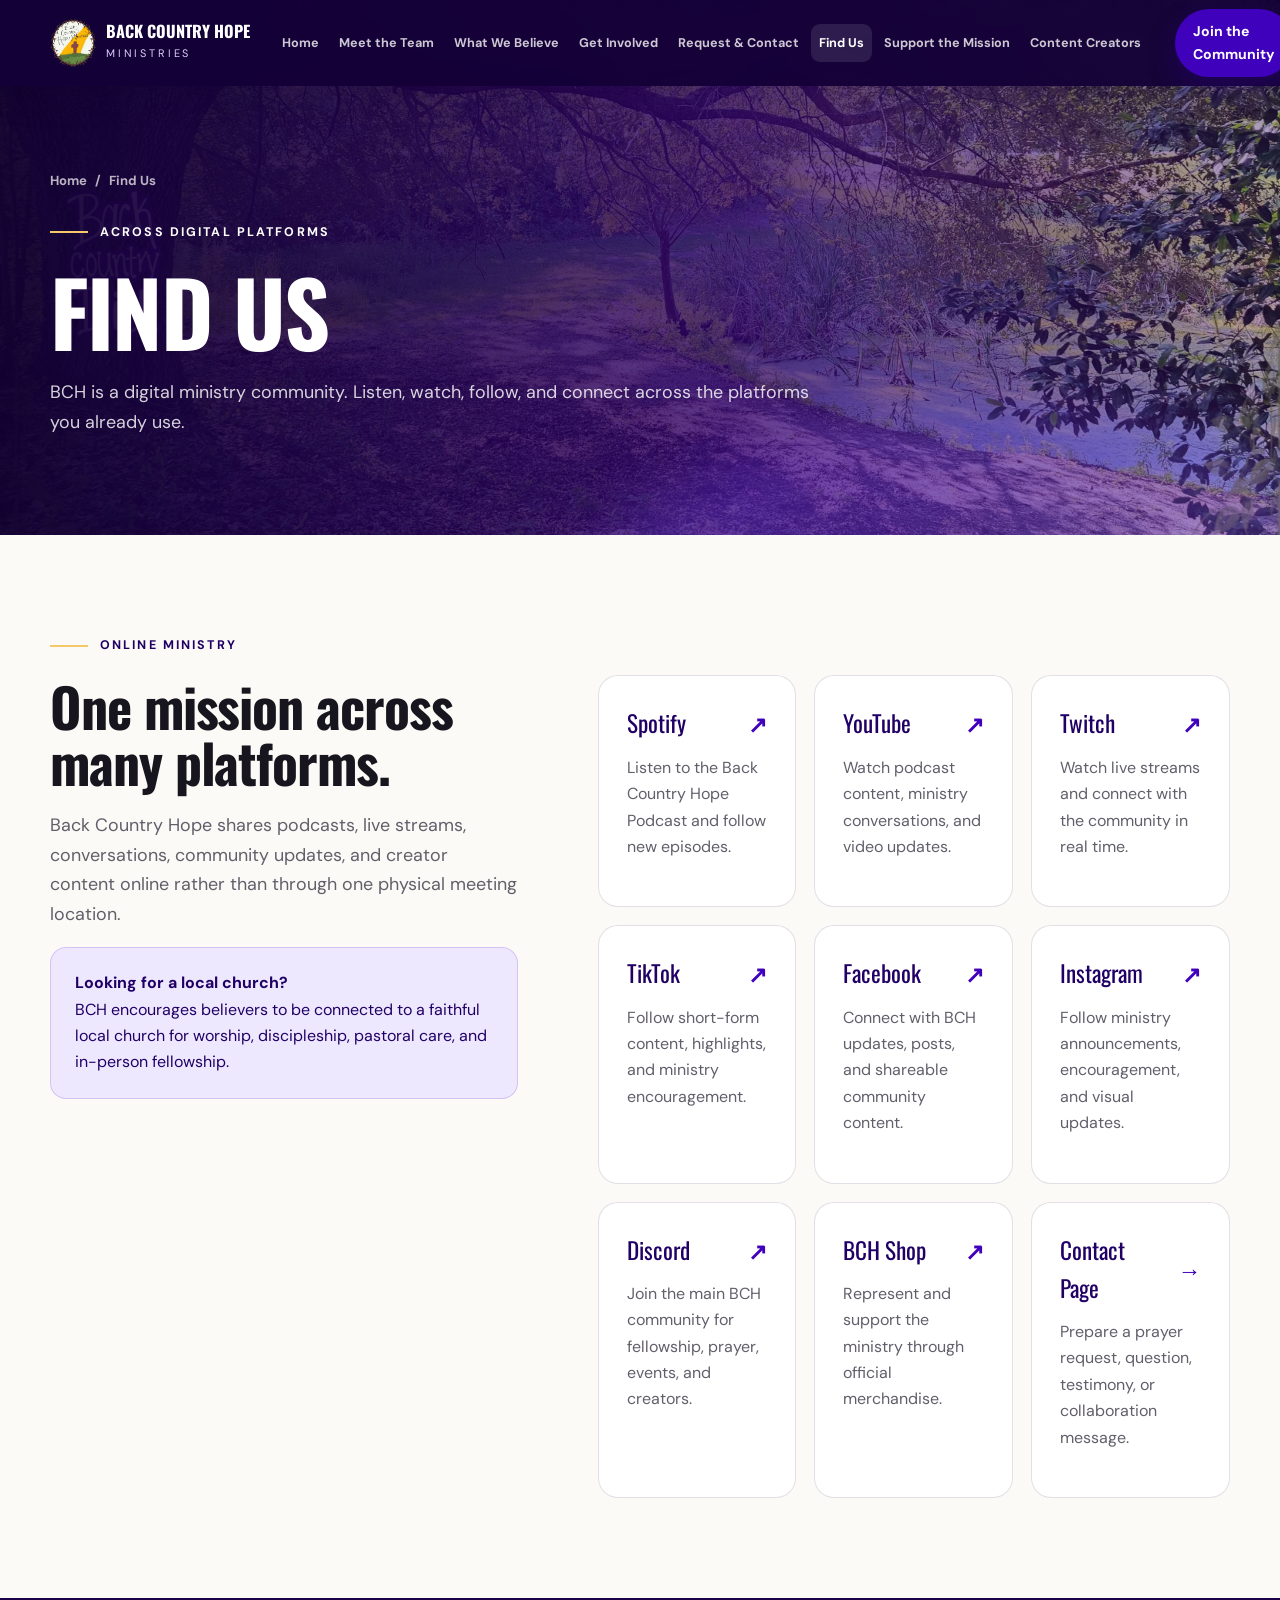
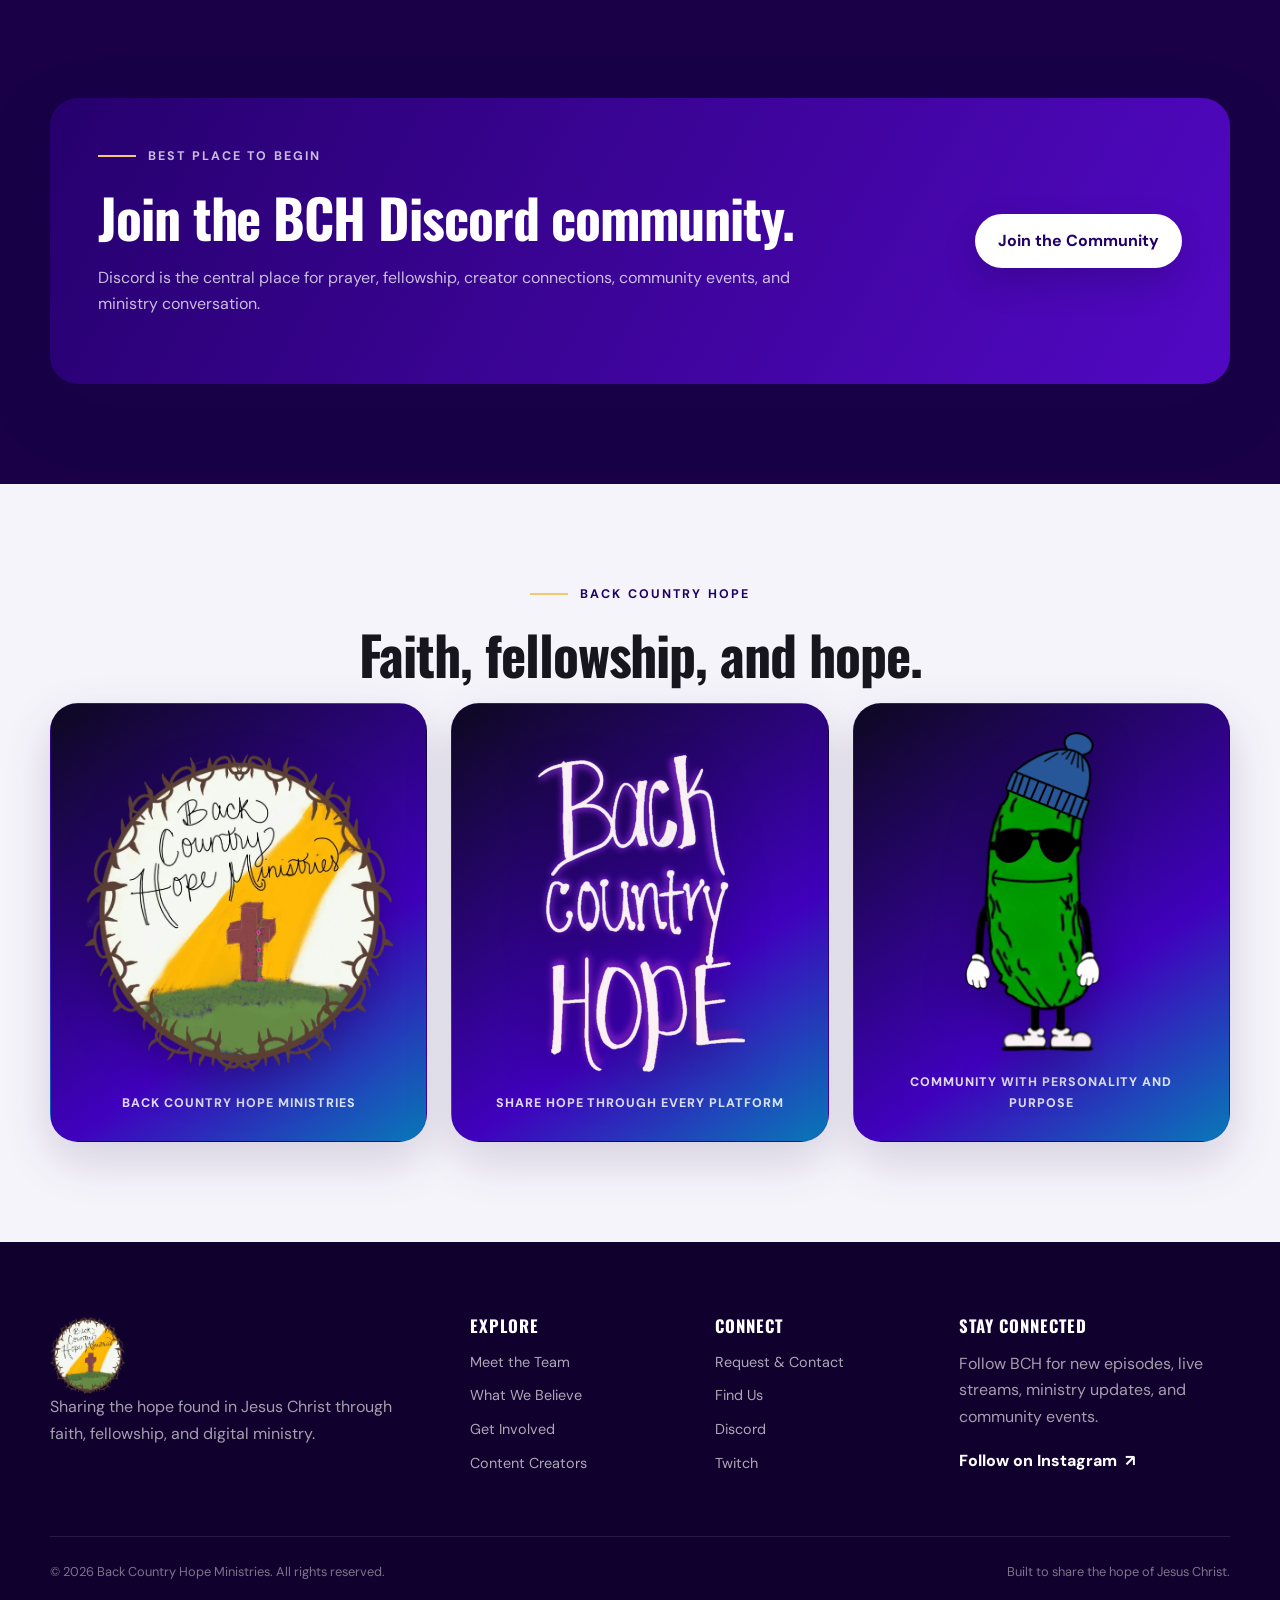
==== find-us.html @ 23e6f961 "Add files via upload" ====
<!doctype html>
  <html lang="en">
  <head>
    <meta charset="utf-8">
    <meta name="viewport" content="width=device-width, initial-scale=1">
    <meta name="description" content="Find Back Country Hope Ministries on Spotify, YouTube, Twitch, TikTok, Facebook, Instagram, and Discord.">
    <meta name="theme-color" content="#4001bd">
    <meta property="og:title" content="Find Us | Back Country Hope Ministries">
    <meta property="og:description" content="Find Back Country Hope Ministries on Spotify, YouTube, Twitch, TikTok, Facebook, Instagram, and Discord.">
    <meta property="og:type" content="website">
    <meta property="og:image" content="assets/images/hero-country-path.webp">
    <title>Find Us | Back Country Hope Ministries</title>
    <link rel="icon" type="image/png" href="assets/images/favicon.png">
    <link rel="preconnect" href="https://fonts.googleapis.com">
    <link rel="preconnect" href="https://fonts.gstatic.com" crossorigin>
    <link href="https://fonts.googleapis.com/css2?family=DM+Sans:wght@400;500;600;700&family=Oswald:wght@500;600;700&display=swap" rel="stylesheet">
    <link rel="stylesheet" href="assets/styles.css">
    <script src="assets/script.js" defer></script>

  </head>
  <body class="interior-page">
    <a class="skip-link" href="#main-content">Skip to main content</a>
<header class="site-header" data-header>
  <div class="container nav-wrap">
    <a class="brand" href="index.html" aria-label="Back Country Hope Ministries home">
      <img src="assets/images/bch-wordmark.png" alt="Back Country Hope" width="68" height="84">
      <span><strong>Back Country Hope</strong><small>Ministries</small></span>
    </a>
    <button class="menu-toggle" type="button" aria-expanded="false" aria-controls="primary-navigation" data-menu-toggle>
      <span class="sr-only">Open navigation</span><span></span><span></span><span></span>
    </button>
    <nav class="primary-nav" id="primary-navigation" aria-label="Primary navigation" data-menu>
      <a href="index.html">Home</a>
      <a href="meet-the-team.html">Meet the Team</a>
      <a href="what-we-believe.html">What We Believe</a>
      <a href="get-involved.html">Get Involved</a>
      <a href="request-contact.html">Request &amp; Contact</a>
      <a class="active" href="find-us.html">Find Us</a>
      <a href="support-the-mission.html">Support the Mission</a>
      <a href="content-creators.html">Content Creators</a>
    </nav>
    <a class="button button-small nav-cta" href="https://discord.gg/MK35DubrCx" target="_blank" rel="noopener noreferrer">Join the Community</a>
  </div>
</header>
    <main id="main-content">
      <section class="page-hero" aria-labelledby="page-title">
        <div class="container">
          <div class="page-hero-content reveal">
            <nav class="breadcrumbs" aria-label="Breadcrumb"><a href="index.html">Home</a><span>/</span><span aria-current="page">Find Us</span></nav>
            <p class="eyebrow"><span></span> Across digital platforms</p>
            <h1 id="page-title">Find Us</h1>
            <p class="lead">BCH is a digital ministry community. Listen, watch, follow, and connect across the platforms you already use.</p>
          </div>
        </div>
      </section>
      <section class="content-section">
    <div class="container">
      <div class="two-column"><div class="sticky-heading reveal"><p class="eyebrow dark"><span></span> Online ministry</p><h2>One mission across many platforms.</h2><p class="lead">Back Country Hope shares podcasts, live streams, conversations, community updates, and creator content online rather than through one physical meeting location.</p><div class="notice"><strong>Looking for a local church?</strong><p>BCH encourages believers to be connected to a faithful local church for worship, discipleship, pastoral care, and in-person fellowship.</p></div></div>
      <div class="platform-grid reveal delay-1">
        <a class="platform-card" href="https://creators.spotify.com/pod/profile/back-country-hope-podcast/" target="_blank" rel="noopener noreferrer"><div class="platform-name"><span>Spotify</span><b>↗</b></div><p>Listen to the Back Country Hope Podcast and follow new episodes.</p></a>
        <a class="platform-card" href="https://www.youtube.com/@BackCountryHope_Podcast" target="_blank" rel="noopener noreferrer"><div class="platform-name"><span>YouTube</span><b>↗</b></div><p>Watch podcast content, ministry conversations, and video updates.</p></a>
        <a class="platform-card" href="https://www.twitch.tv/backcountrydill" target="_blank" rel="noopener noreferrer"><div class="platform-name"><span>Twitch</span><b>↗</b></div><p>Watch live streams and connect with the community in real time.</p></a>
        <a class="platform-card" href="https://www.tiktok.com/@backcountrydill" target="_blank" rel="noopener noreferrer"><div class="platform-name"><span>TikTok</span><b>↗</b></div><p>Follow short-form content, highlights, and ministry encouragement.</p></a>
        <a class="platform-card" href="https://www.facebook.com/BackCountryHope" target="_blank" rel="noopener noreferrer"><div class="platform-name"><span>Facebook</span><b>↗</b></div><p>Connect with BCH updates, posts, and shareable community content.</p></a>
        <a class="platform-card" href="https://www.instagram.com/bch_ministries" target="_blank" rel="noopener noreferrer"><div class="platform-name"><span>Instagram</span><b>↗</b></div><p>Follow ministry announcements, encouragement, and visual updates.</p></a>
        <a class="platform-card" href="https://discord.gg/MK35DubrCx" target="_blank" rel="noopener noreferrer"><div class="platform-name"><span>Discord</span><b>↗</b></div><p>Join the main BCH community for fellowship, prayer, events, and creators.</p></a>
        <a class="platform-card" href="https://bchministries-shop.fourthwall.com/?utm_source=linktree&amp;utm_medium=referral&amp;utm_campaign=linktree_shop_other_products" target="_blank" rel="noopener noreferrer"><div class="platform-name"><span>BCH Shop</span><b>↗</b></div><p>Represent and support the ministry through official merchandise.</p></a>
        <a class="platform-card" href="request-contact.html"><div class="platform-name"><span>Contact Page</span><b>→</b></div><p>Prepare a prayer request, question, testimony, or collaboration message.</p></a>
      </div></div>
    </div>
  </section>
  <section class="content-section deep"><div class="container cta-panel reveal"><div><p class="eyebrow"><span></span> Best place to begin</p><h2>Join the BCH Discord community.</h2><p>Discord is the central place for prayer, fellowship, creator connections, community events, and ministry conversation.</p></div><a class="button button-light" href="https://discord.gg/MK35DubrCx" target="_blank" rel="noopener noreferrer">Join the Community</a></div></section>

  <section class="content-section brand-art-section" aria-labelledby="brand-art-title">
    <div class="container">
      <div class="section-heading centered reveal">
        <p class="eyebrow dark"><span></span> Back Country Hope</p>
        <h2 id="brand-art-title">Faith, fellowship, and hope.</h2>
      </div>
      <div class="brand-art-grid reveal delay-1">
        <figure><img src="assets/images/bch-ministry-logo.webp" alt="Back Country Hope Ministries cross and hill logo" loading="lazy"><figcaption>Back Country Hope Ministries</figcaption></figure>
        <figure><img src="assets/images/back-country-hope-wordmark.webp" alt="Back Country Hope hand-lettered wordmark" loading="lazy"><figcaption>Share hope through every platform</figcaption></figure>
        <figure><img src="assets/images/back-country-dill.webp" alt="Back Country Dill ministry mascot" loading="lazy"><figcaption>Community with personality and purpose</figcaption></figure>
      </div>
    </div>
  </section>
    </main>
    <footer class="site-footer">
  <div class="container footer-grid">
    <div class="footer-brand">
      <img src="assets/images/bch-wordmark.png" alt="Back Country Hope" loading="lazy">
      <p>Sharing the hope found in Jesus Christ through faith, fellowship, and digital ministry.</p>
    </div>
    <div>
      <h2>Explore</h2>
      <nav aria-label="Footer explore navigation">
        <a href="meet-the-team.html">Meet the Team</a>
        <a href="what-we-believe.html">What We Believe</a>
        <a href="get-involved.html">Get Involved</a>
        <a href="content-creators.html">Content Creators</a>
      </nav>
    </div>
    <div>
      <h2>Connect</h2>
      <nav aria-label="Footer connect navigation">
        <a href="request-contact.html">Request &amp; Contact</a>
        <a href="find-us.html">Find Us</a>
        <a href="https://discord.gg/MK35DubrCx" target="_blank" rel="noopener noreferrer">Discord</a>
        <a href="https://www.twitch.tv/backcountrydill" target="_blank" rel="noopener noreferrer">Twitch</a>
      </nav>
    </div>
    <div class="footer-cta">
      <h2>Stay connected</h2>
      <p>Follow BCH for new episodes, live streams, ministry updates, and community events.</p>
      <a class="text-button light" href="https://www.instagram.com/bch_ministries" target="_blank" rel="noopener noreferrer">Follow on Instagram <span>↗</span></a>
    </div>
  </div>
  <div class="container footer-bottom">
    <p>© <span data-year></span> Back Country Hope Ministries. All rights reserved.</p>
    <p>Built to share the hope of Jesus Christ.</p>
  </div>
</footer>
  </body>
  </html>
---- assets/styles.css ----
:root {
  --purple: #4001bd;
  --purple-deep: #210066;
  --purple-dark: #150039;
  --purple-soft: #6f35db;
  --lavender: #eee8ff;
  --cream: #fbfaf6;
  --white: #ffffff;
  --ink: #17151d;
  --muted: #625f6b;
  --line: rgba(31, 18, 67, .13);
  --gold: #f5c969;
  --shadow: 0 24px 70px rgba(27, 10, 69, .16);
  --shadow-soft: 0 14px 40px rgba(25, 14, 52, .10);
  --radius: 22px;
  --container: 1180px;
}

* { box-sizing: border-box; }
html { scroll-behavior: smooth; }
body {
  margin: 0;
  color: var(--ink);
  background: var(--cream);
  font-family: "DM Sans", system-ui, -apple-system, BlinkMacSystemFont, "Segoe UI", sans-serif;
  line-height: 1.65;
  -webkit-font-smoothing: antialiased;
}
img { max-width: 100%; display: block; }
a { color: inherit; }
button, input, select, textarea { font: inherit; }
button { cursor: pointer; }
.container { width: min(calc(100% - 40px), var(--container)); margin-inline: auto; }
.section { padding: 110px 0; }
.sr-only {
  position: absolute; width: 1px; height: 1px; padding: 0; margin: -1px;
  overflow: hidden; clip: rect(0, 0, 0, 0); white-space: nowrap; border: 0;
}
.skip-link {
  position: fixed; top: 10px; left: 10px; z-index: 9999; padding: 10px 14px;
  transform: translateY(-160%); background: #fff; color: var(--purple-deep); border-radius: 8px;
}
.skip-link:focus { transform: translateY(0); }

h1, h2, h3, h4 { font-family: "Oswald", sans-serif; line-height: 1.05; margin: 0 0 20px; letter-spacing: -.02em; }
h1 { font-size: clamp(3.2rem, 7vw, 6.9rem); text-transform: uppercase; }
h2 { font-size: clamp(2.45rem, 4.2vw, 4.4rem); }
h3 { font-size: clamp(1.35rem, 2vw, 1.75rem); }
p { margin: 0 0 18px; }
em { color: var(--purple-soft); font-style: normal; }
.eyebrow {
  display: flex; align-items: center; gap: 12px; margin: 0 0 22px;
  color: #fff; font-size: .78rem; font-weight: 700; letter-spacing: .17em; text-transform: uppercase;
}
.eyebrow span { width: 38px; height: 2px; background: var(--gold); }
.eyebrow.dark { color: var(--purple-deep); }
.section-heading { max-width: 720px; }
.section-heading.centered { margin-inline: auto; text-align: center; }
.section-heading.centered .eyebrow { justify-content: center; }
.section-intro, .lead { font-size: 1.12rem; color: var(--muted); }
.kicker { color: var(--purple); font-weight: 700; }

.button {
  display: inline-flex; align-items: center; justify-content: center; gap: 11px;
  min-height: 50px; padding: 13px 22px; border: 1px solid transparent; border-radius: 999px;
  background: var(--purple); color: #fff; font-weight: 700; text-decoration: none;
  transition: transform .2s ease, box-shadow .2s ease, background .2s ease, border-color .2s ease;
  box-shadow: 0 12px 30px rgba(64, 1, 189, .24);
}
.button:hover { transform: translateY(-2px); box-shadow: 0 16px 36px rgba(64, 1, 189, .32); }
.button svg { width: 20px; fill: none; stroke: currentColor; stroke-width: 2; }
.button-small { min-height: 42px; padding: 10px 17px; font-size: .88rem; }
.button-ghost { background: transparent; border-color: rgba(255,255,255,.42); box-shadow: none; }
.button-ghost:hover { background: rgba(255,255,255,.10); }
.button-light { background: #fff; color: var(--purple-deep); box-shadow: 0 14px 34px rgba(10,0,40,.20); }
.button-dark { background: var(--purple-dark); }
.text-button, .text-link { display: inline-flex; align-items: center; gap: 8px; font-weight: 800; text-decoration: none; color: var(--purple); }
.text-button.light { color: #fff; }
.text-button span, .text-link b { transition: transform .2s ease; }
.text-button:hover span, .text-link:hover b { transform: translate(3px, -2px); }
.inline-actions, .hero-actions, .community-actions, .support-actions { display: flex; flex-wrap: wrap; gap: 14px; align-items: center; }

/* Header */
.site-header {
  position: fixed; inset: 0 0 auto; z-index: 1000; color: #fff;
  transition: background .25s ease, box-shadow .25s ease, color .25s ease;
}
.site-header.scrolled, .interior-page .site-header {
  background: rgba(20, 0, 55, .94); backdrop-filter: blur(14px); box-shadow: 0 8px 35px rgba(10,0,35,.18);
}
.nav-wrap { min-height: 86px; display: flex; align-items: center; gap: 24px; }
.brand { display: inline-flex; align-items: center; gap: 10px; text-decoration: none; flex: 0 0 auto; }
.brand img { width: 46px; height: 56px; object-fit: contain; }
.brand strong { display: block; font-family: "Oswald", sans-serif; font-size: 1.02rem; line-height: 1; text-transform: uppercase; }
.brand small { display: block; margin-top: 5px; font-size: .68rem; letter-spacing: .26em; text-transform: uppercase; color: #ddd0ff; }
.primary-nav { display: flex; align-items: center; justify-content: center; gap: 4px; margin-left: auto; }
.primary-nav a { padding: 9px 8px; border-radius: 9px; font-size: .79rem; font-weight: 700; text-decoration: none; white-space: nowrap; color: rgba(255,255,255,.78); }
.primary-nav a:hover, .primary-nav a.active { color: #fff; background: rgba(255,255,255,.10); }
.nav-cta { margin-left: 2px; }
.menu-toggle { display: none; width: 46px; height: 44px; border: 0; border-radius: 10px; background: rgba(255,255,255,.10); }
.menu-toggle span:not(.sr-only) { display: block; width: 22px; height: 2px; margin: 5px auto; background: #fff; }

/* Homepage hero */
.hero { position: relative; min-height: 830px; display: flex; align-items: center; overflow: hidden; color: #fff; background: var(--purple-dark); }
.hero-image { position: absolute; inset: 0; background: url("images/hero-country-path.webp") center/cover no-repeat; transform: scale(1.02); }
.hero-overlay { position: absolute; inset: 0; background: linear-gradient(90deg, rgba(18,0,54,.92) 0%, rgba(29,0,79,.78) 48%, rgba(36,4,74,.32) 100%), linear-gradient(0deg, rgba(13,0,42,.60), transparent 55%); }
.hero-content { position: relative; z-index: 1; display: grid; grid-template-columns: minmax(0, 1fr) 330px; gap: 70px; align-items: center; padding-top: 100px; }
.hero-copy { max-width: 820px; }
.hero h1 em { color: #cbb6ff; }
.hero-lead { max-width: 690px; font-size: clamp(1.08rem, 1.7vw, 1.32rem); color: rgba(255,255,255,.82); }
.hero-card { display: flex; gap: 18px; align-items: center; padding: 25px; border: 1px solid rgba(255,255,255,.18); border-radius: var(--radius); background: rgba(255,255,255,.09); backdrop-filter: blur(14px); box-shadow: 0 30px 80px rgba(7,0,32,.28); }
.hero-card img { width: 86px; height: 86px; object-fit: contain; flex: 0 0 auto; }
.hero-card p { margin: 0; color: rgba(255,255,255,.82); }
.hero-card-label { color: var(--gold) !important; font-size: .72rem; font-weight: 800; letter-spacing: .16em; text-transform: uppercase; }
.scroll-cue { position: absolute; z-index: 2; left: 50%; bottom: 26px; display: flex; flex-direction: column; align-items: center; gap: 6px; transform: translateX(-50%); color: rgba(255,255,255,.74); font-size: .7rem; font-weight: 700; letter-spacing: .15em; text-decoration: none; text-transform: uppercase; }
.scroll-cue span { width: 1px; height: 34px; background: linear-gradient(#fff, transparent); }

/* Homepage sections */
.split-layout { display: grid; grid-template-columns: .9fr 1.1fr; gap: 90px; align-items: start; }
.welcome-copy p { color: var(--muted); }
.closing-line { padding: 22px 24px; border-left: 4px solid var(--purple); background: var(--lavender); color: var(--purple-deep) !important; font-weight: 700; }
.quick-links { padding: 110px 0; color: #fff; background: linear-gradient(145deg, #20005f, #4001bd 58%, #672ee1); }
.link-grid { display: grid; grid-template-columns: repeat(4, 1fr); gap: 18px; margin-top: 55px; }
.feature-card { position: relative; min-height: 330px; padding: 30px; overflow: hidden; border: 1px solid rgba(255,255,255,.15); border-radius: var(--radius); background: rgba(255,255,255,.08); color: #fff; text-decoration: none; transition: transform .25s ease, background .25s ease; }
.feature-card:hover { transform: translateY(-7px); background: rgba(255,255,255,.14); }
.feature-card .card-number { position: absolute; top: 20px; right: 22px; color: rgba(255,255,255,.32); font-family: "Oswald", sans-serif; font-size: 2rem; }
.icon-wrap { display: grid; place-items: center; width: 58px; height: 58px; margin-bottom: 45px; border-radius: 50%; background: rgba(255,255,255,.12); }
.icon-wrap svg { width: 28px; fill: none; stroke: var(--gold); stroke-width: 1.7; }
.feature-card p { color: rgba(255,255,255,.72); }
.feature-card .text-link { margin-top: 10px; color: #fff; }
.podcast-layout { display: grid; grid-template-columns: .85fr 1.15fr; gap: 90px; align-items: center; }
.podcast-art { position: relative; min-height: 590px; display: grid; place-items: center; padding: 70px; overflow: hidden; border-radius: 36px; background: radial-gradient(circle at 20% 20%, #8c65ff, transparent 32%), linear-gradient(145deg, #21005b, #4001bd 60%, #140039); box-shadow: var(--shadow); }
.podcast-art::before { content: ""; position: absolute; inset: 30px; border: 1px solid rgba(255,255,255,.18); border-radius: 28px; }
.art-glow { position: absolute; width: 300px; height: 300px; border-radius: 50%; background: rgba(255,255,255,.14); filter: blur(35px); }
.podcast-lettering { position: relative; z-index: 1; width: 90%; }
.platform-chip { position: absolute; z-index: 2; bottom: 38px; padding: 9px 15px; border-radius: 999px; color: #fff; background: rgba(0,0,0,.28); backdrop-filter: blur(10px); font-size: .8rem; font-weight: 700; }
.podcast-copy p { color: var(--muted); }
.mission-strip { padding: 90px 0; color: #fff; background: #16003f; }
.mission-grid { display: grid; grid-template-columns: 240px 1fr; gap: 70px; align-items: center; }
.mission-logo img { width: 220px; filter: drop-shadow(0 20px 35px rgba(0,0,0,.25)); }
.mission-copy p { max-width: 790px; color: rgba(255,255,255,.75); }
.scripture-card { position: relative; max-width: 990px; padding: 70px 80px; overflow: hidden; border: 1px solid var(--line); border-radius: 30px; background: #fff; box-shadow: var(--shadow-soft); text-align: center; }
.quote-mark { position: absolute; top: -35px; left: 35px; color: var(--lavender); font-family: Georgia, serif; font-size: 14rem; line-height: 1; }
.scripture-card .eyebrow { justify-content: center; }
.scripture-card blockquote { position: relative; margin: 0 0 22px; color: var(--purple-deep); font-family: "Oswald", sans-serif; font-size: clamp(1.65rem, 3vw, 2.9rem); line-height: 1.25; }
.scripture-card cite { color: var(--purple); font-style: normal; font-weight: 800; }
.community-cta { padding: 95px 0; color: #fff; background: linear-gradient(120deg, #4001bd, #6a2cdf); }
.community-layout { display: grid; grid-template-columns: 330px 1fr; gap: 75px; align-items: center; }
.mascot-wrap { position: relative; display: grid; place-items: center; }
.mascot-ring { position: absolute; width: 300px; height: 300px; border: 1px solid rgba(255,255,255,.25); border-radius: 50%; }
.mascot-wrap img { position: relative; width: 290px; filter: drop-shadow(0 30px 35px rgba(20,0,70,.35)); }
.community-copy p { max-width: 750px; color: rgba(255,255,255,.80); }
.social-grid { display: grid; grid-template-columns: repeat(3, 1fr); gap: 16px; margin-top: 48px; }
.social-grid a { display: flex; justify-content: space-between; gap: 18px; padding: 22px 24px; border: 1px solid var(--line); border-radius: 15px; background: #fff; text-decoration: none; box-shadow: 0 8px 28px rgba(33,14,75,.06); }
.social-grid a:hover { border-color: rgba(64,1,189,.34); transform: translateY(-2px); }
.social-grid b { color: var(--purple); font-size: .86rem; }
.support-banner { padding: 80px 0; background: #1b004d; color: #fff; }
.support-inner { display: flex; align-items: center; justify-content: space-between; gap: 40px; }
.support-inner p { color: rgba(255,255,255,.75); }

/* Interior pages */
.page-hero { position: relative; min-height: 530px; display: flex; align-items: end; overflow: hidden; padding: 170px 0 80px; color: #fff; background: #16003f; }
.page-hero::before { content: ""; position: absolute; inset: 0; background: linear-gradient(90deg, rgba(17,0,49,.96), rgba(48,0,112,.76) 58%, rgba(56,8,104,.36)), url("images/hero-country-path.webp") center 56%/cover no-repeat; }
.page-hero::after { content: ""; position: absolute; inset: auto -10% -55% 45%; height: 420px; border-radius: 50%; background: rgba(130,85,255,.25); filter: blur(30px); }
.page-hero .container { position: relative; z-index: 1; }
.page-hero-content { max-width: 860px; }
.page-hero h1 { font-size: clamp(3.2rem, 7vw, 6rem); }
.page-hero p.lead { max-width: 760px; color: rgba(255,255,255,.82); }
.breadcrumbs { display: flex; flex-wrap: wrap; gap: 8px; margin-bottom: 30px; color: rgba(255,255,255,.70); font-size: .82rem; font-weight: 700; }
.breadcrumbs a { text-decoration: none; }
.breadcrumbs a:hover { color: #fff; }
.content-section { padding: 100px 0; }
.content-section.alt { background: #fff; }
.content-section.deep { color: #fff; background: #190047; }
.content-section.deep p { color: rgba(255,255,255,.74); }
.two-column { display: grid; grid-template-columns: minmax(0, .85fr) minmax(0, 1.15fr); gap: 80px; align-items: start; }
.two-column.equal { grid-template-columns: 1fr 1fr; }
.sticky-heading { position: sticky; top: 125px; }
.body-copy p, .body-copy li { color: var(--muted); }
.body-copy strong { color: var(--ink); }
.check-list { list-style: none; padding: 0; margin: 24px 0 0; }
.check-list li { position: relative; padding: 0 0 14px 34px; }
.check-list li::before { content: "✓"; position: absolute; left: 0; top: 1px; display: grid; place-items: center; width: 22px; height: 22px; border-radius: 50%; background: var(--lavender); color: var(--purple); font-size: .78rem; font-weight: 900; }
.card-grid { display: grid; grid-template-columns: repeat(3, 1fr); gap: 20px; margin-top: 45px; }
.card-grid.two { grid-template-columns: repeat(2, 1fr); }
.info-card { padding: 30px; border: 1px solid var(--line); border-radius: var(--radius); background: #fff; box-shadow: 0 10px 35px rgba(30,12,65,.06); }
.info-card.dark { border-color: rgba(255,255,255,.14); background: rgba(255,255,255,.07); }
.info-card h3 { color: var(--purple-deep); }
.info-card.dark h3 { color: #fff; }
.info-card p { color: var(--muted); }
.info-card.dark p { color: rgba(255,255,255,.72); }
.card-icon { display: grid; place-items: center; width: 48px; height: 48px; margin-bottom: 22px; border-radius: 14px; background: var(--lavender); color: var(--purple); font-family: "Oswald", sans-serif; font-size: 1.2rem; font-weight: 700; }
.info-card.dark .card-icon { background: rgba(255,255,255,.12); color: var(--gold); }
.notice { padding: 22px 24px; border: 1px solid rgba(64,1,189,.16); border-radius: 16px; background: var(--lavender); color: var(--purple-deep); }
.notice p:last-child { margin-bottom: 0; }
.scripture-callout { padding: 42px; border-radius: 24px; color: #fff; background: linear-gradient(135deg, #3c00a9, #6b31dd); box-shadow: var(--shadow); }
.scripture-callout blockquote { margin: 0 0 14px; font-family: "Oswald", sans-serif; font-size: clamp(1.55rem, 3vw, 2.35rem); line-height: 1.28; }
.scripture-callout cite { font-style: normal; color: var(--gold); font-weight: 800; }
.cta-panel { display: grid; grid-template-columns: 1fr auto; gap: 40px; align-items: center; padding: 48px; border-radius: 28px; color: #fff; background: linear-gradient(120deg, #26006d, #5208c4); box-shadow: var(--shadow); }
.cta-panel p { max-width: 720px; color: rgba(255,255,255,.74); }

/* Team */
.team-feature { display: grid; grid-template-columns: 390px 1fr; gap: 65px; align-items: center; }
.team-image { min-height: 470px; overflow: hidden; border-radius: 28px; background: #240064; box-shadow: var(--shadow); }
.team-image img { width: 100%; height: 100%; min-height: 470px; object-fit: cover; }
.role-label { color: var(--purple); font-size: .75rem; font-weight: 800; letter-spacing: .15em; text-transform: uppercase; }
.profile-placeholder { display: flex; align-items: center; gap: 18px; padding: 18px; border: 1px dashed rgba(64,1,189,.28); border-radius: 16px; background: #faf8ff; }
.profile-placeholder .avatar { display: grid; place-items: center; width: 56px; height: 56px; border-radius: 50%; background: var(--purple); color: #fff; font-family: "Oswald", sans-serif; }

/* Beliefs */
.belief-list { display: grid; gap: 16px; counter-reset: belief; }
.belief-item { position: relative; padding: 30px 30px 30px 82px; border: 1px solid var(--line); border-radius: 19px; background: #fff; }
.belief-item::before { counter-increment: belief; content: counter(belief, decimal-leading-zero); position: absolute; left: 28px; top: 29px; color: var(--purple); font-family: "Oswald", sans-serif; font-weight: 700; }
.belief-item h3 { margin-bottom: 9px; }
.belief-item p { margin: 0; color: var(--muted); }

/* Steps */
.steps { display: grid; grid-template-columns: repeat(3, 1fr); gap: 20px; counter-reset: step; }
.step { position: relative; padding: 36px 30px; border-radius: 22px; background: #fff; border: 1px solid var(--line); }
.step::before { counter-increment: step; content: counter(step); display: grid; place-items: center; width: 43px; height: 43px; margin-bottom: 25px; border-radius: 50%; color: #fff; background: var(--purple); font-family: "Oswald", sans-serif; font-weight: 700; }

/* Contact */
.contact-layout { display: grid; grid-template-columns: minmax(0, 1.15fr) minmax(320px, .85fr); gap: 55px; align-items: start; }
.form-card { padding: 38px; border: 1px solid var(--line); border-radius: 26px; background: #fff; box-shadow: var(--shadow-soft); }
.form-grid { display: grid; grid-template-columns: 1fr 1fr; gap: 18px; }
.field { display: grid; gap: 7px; }
.field.full { grid-column: 1 / -1; }
.field label { color: var(--purple-deep); font-size: .83rem; font-weight: 800; }
.field input, .field select, .field textarea { width: 100%; padding: 13px 14px; border: 1px solid #d9d3e5; border-radius: 11px; background: #fefeff; color: var(--ink); outline: none; }
.field textarea { min-height: 170px; resize: vertical; }
.field input:focus, .field select:focus, .field textarea:focus { border-color: var(--purple); box-shadow: 0 0 0 4px rgba(64,1,189,.10); }
.checkbox-field { display: flex; align-items: flex-start; gap: 10px; }
.checkbox-field input { margin-top: 5px; }
.form-actions { display: flex; flex-wrap: wrap; gap: 12px; align-items: center; margin-top: 22px; }
.form-status { min-height: 26px; margin-top: 15px; color: var(--purple-deep); font-weight: 700; }
.contact-side { display: grid; gap: 18px; }
.contact-card { padding: 27px; border-radius: 20px; color: #fff; background: #200059; }
.contact-card a { color: var(--gold); font-weight: 800; }
.contact-card p:last-child { margin-bottom: 0; }

/* Find us */
.platform-grid { display: grid; grid-template-columns: repeat(3, 1fr); gap: 18px; margin-top: 40px; }
.platform-card { padding: 28px; border: 1px solid var(--line); border-radius: 20px; background: #fff; text-decoration: none; transition: transform .2s ease, border-color .2s ease; }
.platform-card:hover { transform: translateY(-5px); border-color: rgba(64,1,189,.34); }
.platform-card .platform-name { display: flex; align-items: center; justify-content: space-between; gap: 15px; margin-bottom: 12px; color: var(--purple-deep); font-family: "Oswald", sans-serif; font-size: 1.45rem; }
.platform-card p { color: var(--muted); }
.platform-card b { color: var(--purple); }

/* Support */
.support-options { display: grid; grid-template-columns: repeat(2, 1fr); gap: 20px; }
.support-option { padding: 34px; border-radius: 22px; background: #fff; border: 1px solid var(--line); }
.support-option.featured { color: #fff; background: linear-gradient(145deg, #290078, #5b12cd); }
.support-option.featured h3, .support-option.featured p { color: #fff; }
.support-option.featured p { opacity: .76; }

/* Creators */
.creator-band { display: flex; flex-wrap: wrap; gap: 10px; margin: 25px 0 0; }
.creator-band span { padding: 8px 13px; border-radius: 999px; background: var(--lavender); color: var(--purple-deep); font-size: .78rem; font-weight: 800; }
.expectations { display: grid; grid-template-columns: repeat(2, 1fr); gap: 16px; }
.expectation { display: flex; gap: 15px; padding: 22px; border: 1px solid var(--line); border-radius: 16px; background: #fff; }
.expectation b { flex: 0 0 30px; display: grid; place-items: center; width: 30px; height: 30px; border-radius: 50%; background: var(--lavender); color: var(--purple); }
.expectation p { margin: 2px 0 0; color: var(--muted); }

/* 404 */
.error-page { min-height: 100vh; display: grid; place-items: center; padding: 120px 20px 60px; color: #fff; text-align: center; background: radial-gradient(circle at 50% 30%, #6429d8, #21005d 55%, #11002e); }
.error-page h1 { font-size: clamp(5rem, 15vw, 11rem); color: var(--gold); }
.error-page p { max-width: 620px; margin-inline: auto; color: rgba(255,255,255,.78); }

/* Footer */
.site-footer { padding: 75px 0 28px; color: #fff; background: #10002d; }
.footer-grid { display: grid; grid-template-columns: 1.35fr .7fr .7fr 1fr; gap: 55px; }
.footer-brand img { width: 75px; }
.footer-brand p, .footer-cta p { color: rgba(255,255,255,.62); }
.site-footer h2 { margin-bottom: 16px; font-size: 1.05rem; text-transform: uppercase; letter-spacing: .06em; }
.site-footer nav { display: grid; gap: 10px; }
.site-footer nav a { color: rgba(255,255,255,.66); text-decoration: none; font-size: .9rem; }
.site-footer nav a:hover { color: #fff; }
.footer-bottom { display: flex; justify-content: space-between; gap: 20px; margin-top: 60px; padding-top: 24px; border-top: 1px solid rgba(255,255,255,.10); color: rgba(255,255,255,.45); font-size: .8rem; }
.footer-bottom p { margin: 0; }

/* Motion */
.reveal { opacity: 0; transform: translateY(22px); transition: opacity .65s ease, transform .65s ease; }
.reveal.visible { opacity: 1; transform: translateY(0); }
.delay-1 { transition-delay: .08s; }
.delay-2 { transition-delay: .16s; }
.delay-3 { transition-delay: .24s; }
@media (prefers-reduced-motion: reduce) {
  *, *::before, *::after { scroll-behavior: auto !important; transition: none !important; animation: none !important; }
  .reveal { opacity: 1; transform: none; }
}

@media (max-width: 1100px) {
  .nav-wrap { min-height: 76px; }
  .menu-toggle { display: block; margin-left: auto; }
  .primary-nav { position: fixed; inset: 76px 18px auto; display: none; padding: 15px; border-radius: 16px; background: #180046; box-shadow: var(--shadow); }
  .primary-nav.open { display: grid; }
  .primary-nav a { padding: 12px 14px; }
  .nav-cta { display: none; }
  .hero-content { grid-template-columns: 1fr; }
  .hero-card { max-width: 520px; }
  .link-grid { grid-template-columns: repeat(2, 1fr); }
  .footer-grid { grid-template-columns: repeat(2, 1fr); }
}

@media (max-width: 850px) {
  .section, .content-section { padding: 75px 0; }
  .hero { min-height: 760px; }
  .hero-content { padding-top: 115px; gap: 38px; }
  .split-layout, .podcast-layout, .two-column, .two-column.equal, .team-feature, .contact-layout { grid-template-columns: 1fr; gap: 45px; }
  .sticky-heading { position: static; }
  .podcast-art { min-height: 470px; }
  .mission-grid { grid-template-columns: 150px 1fr; gap: 38px; }
  .mission-logo img { width: 150px; }
  .community-layout { grid-template-columns: 220px 1fr; gap: 35px; }
  .mascot-ring { width: 210px; height: 210px; }
  .mascot-wrap img { width: 205px; }
  .social-grid, .card-grid, .platform-grid { grid-template-columns: repeat(2, 1fr); }
  .cta-panel { grid-template-columns: 1fr; }
  .team-image, .team-image img { min-height: 420px; }
}

@media (max-width: 600px) {
  .container { width: min(calc(100% - 28px), var(--container)); }
  h1 { font-size: clamp(2.8rem, 16vw, 4.2rem); }
  h2 { font-size: clamp(2.1rem, 11vw, 3.1rem); }
  .brand span { display: none; }
  .brand img { width: 42px; height: 50px; }
  .hero { min-height: 750px; }
  .hero-card { padding: 20px; }
  .hero-card img { width: 68px; height: 68px; }
  .link-grid, .social-grid, .card-grid, .card-grid.two, .platform-grid, .steps, .support-options, .expectations { grid-template-columns: 1fr; }
  .feature-card { min-height: auto; }
  .podcast-art { min-height: 390px; padding: 45px; }
  .mission-grid, .community-layout { grid-template-columns: 1fr; text-align: center; }
  .mission-logo img, .mascot-wrap { margin-inline: auto; }
  .mission-copy .eyebrow, .community-copy .eyebrow { justify-content: center; }
  .mission-copy p, .community-copy p { margin-inline: auto; }
  .mission-copy .button, .community-actions { justify-content: center; }
  .scripture-card { padding: 55px 24px; }
  .support-inner { align-items: flex-start; flex-direction: column; }
  .page-hero { min-height: 500px; padding-top: 145px; }
  .page-hero h1 { font-size: clamp(2.8rem, 15vw, 4.4rem); }
  .team-image, .team-image img { min-height: 360px; }
  .form-card { padding: 24px; }
  .form-grid { grid-template-columns: 1fr; }
  .field.full { grid-column: auto; }
  .cta-panel { padding: 34px 26px; }
  .footer-grid { grid-template-columns: 1fr; gap: 34px; }
  .footer-bottom { flex-direction: column; }
}


/* Supplied BCH artwork used on interior pages */
.brand-art-section { overflow: hidden; background: #f6f4fb; }
.brand-art-grid { display: grid; grid-template-columns: repeat(3,minmax(0,1fr)); gap: 24px; }
.brand-art-grid figure { display: grid; min-height: 430px; margin: 0; padding: 28px; align-content: end; overflow: hidden; color: #fff; background: linear-gradient(145deg,#0d0820,#4001bd 64%,#0879b8); border: 1px solid rgba(64,1,189,.14); border-radius: 28px; box-shadow: 0 18px 48px rgba(31,15,70,.16); }
.brand-art-grid img { width: 100%; height: 320px; object-fit: contain; filter: drop-shadow(0 18px 22px rgba(0,0,0,.27)); }
.brand-art-grid figcaption { margin-top: 20px; color: rgba(255,255,255,.84); font-size: .78rem; font-weight: 800; letter-spacing: .08em; text-align: center; text-transform: uppercase; }
@media (max-width: 900px) { .brand-art-grid { grid-template-columns: 1fr 1fr; } .brand-art-grid figure:last-child { grid-column: 1/-1; } }
@media (max-width: 600px) { .brand-art-grid { grid-template-columns: 1fr; } .brand-art-grid figure:last-child { grid-column: auto; } .brand-art-grid figure { min-height: 360px; } .brand-art-grid img { height: 260px; } }
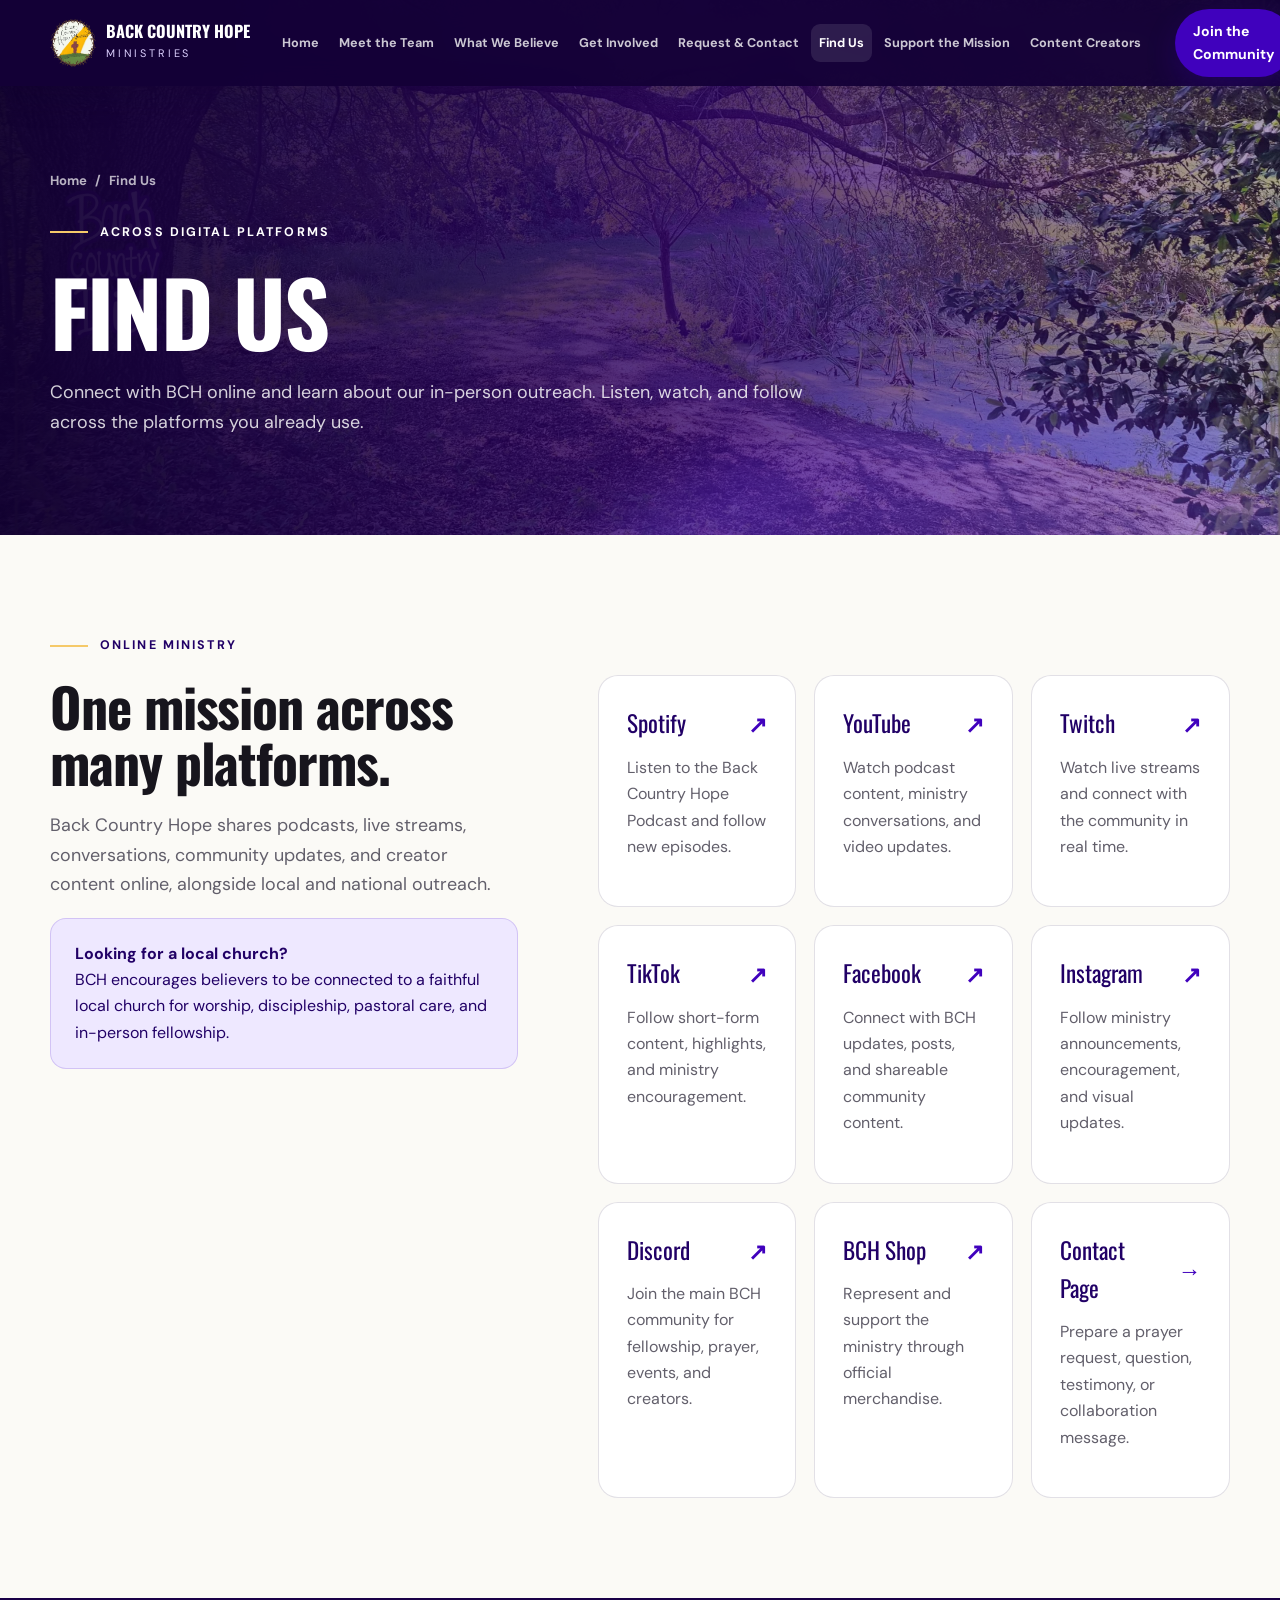
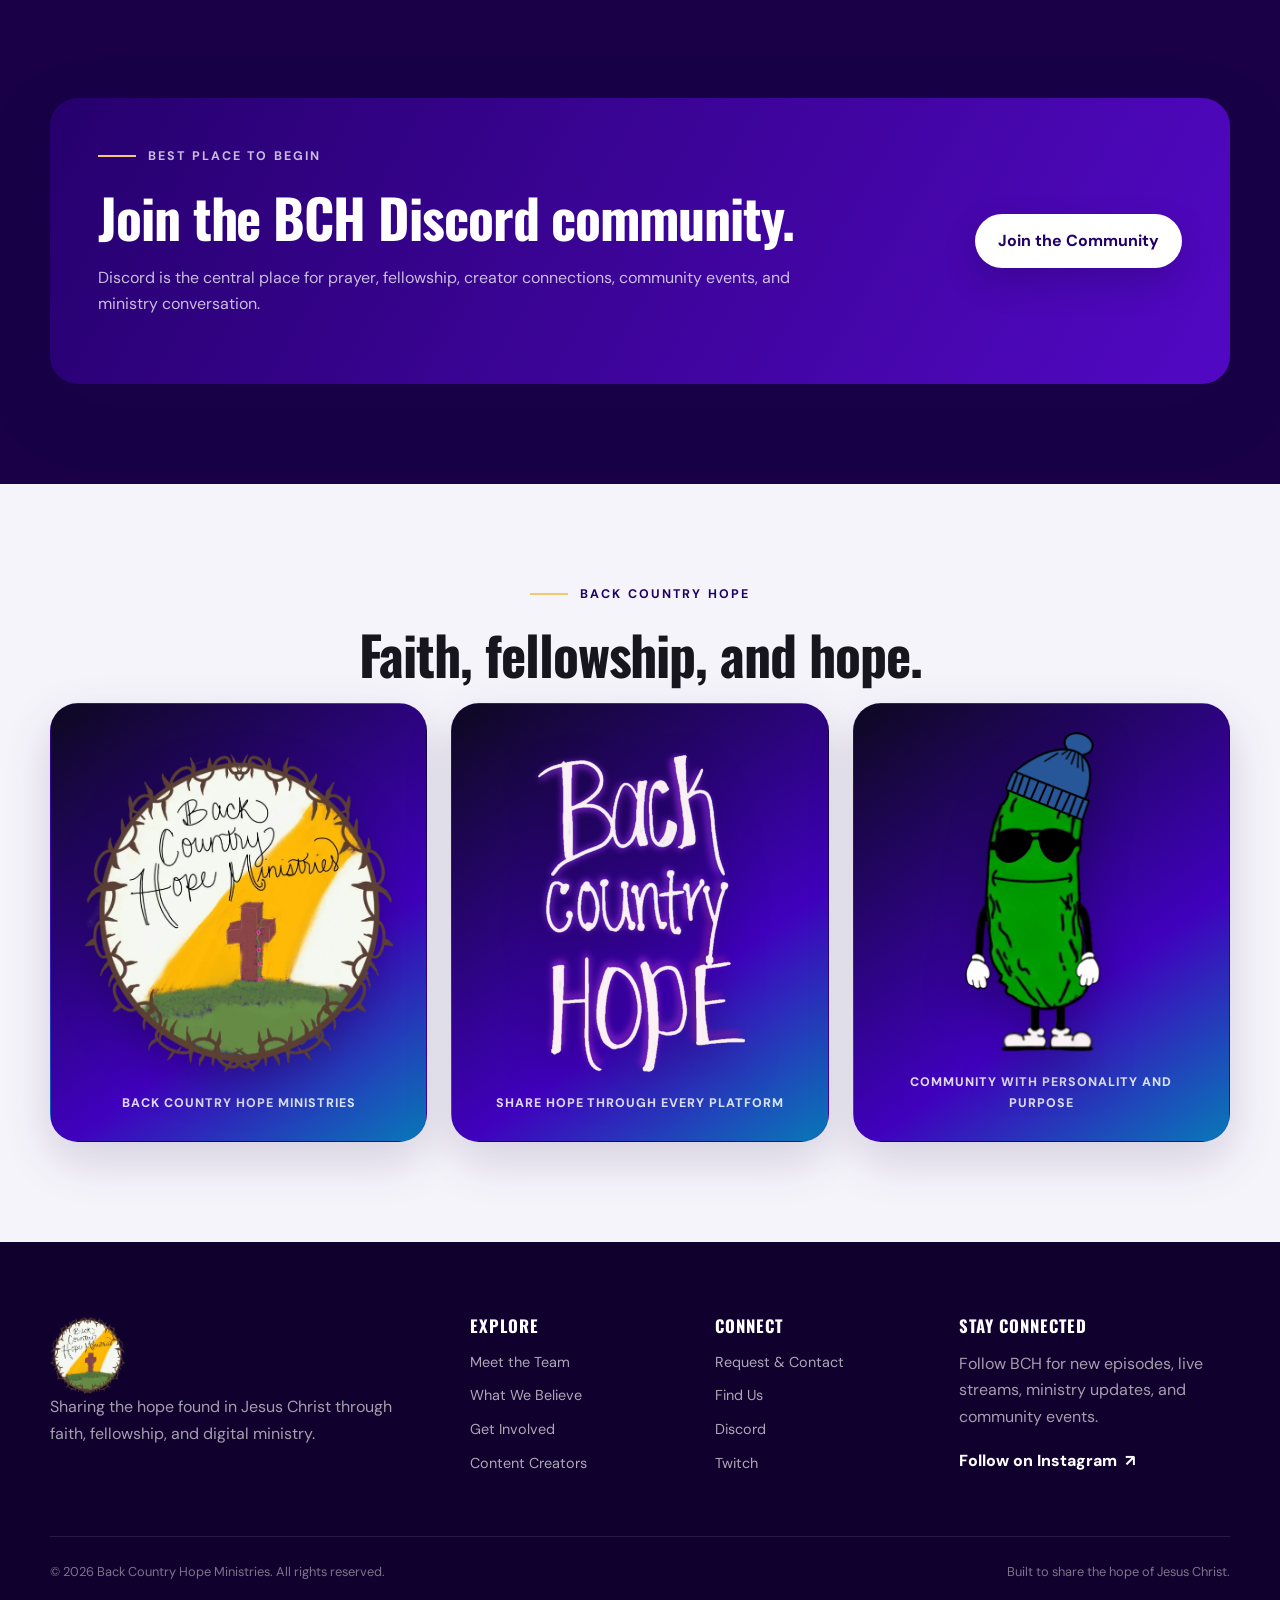
==== commit cf655b02: "Add files via upload" ====
--- a/find-us.html
+++ b/find-us.html
@@ -1,124 +1,124 @@
-  <!doctype html>
-  <html lang="en">
-  <head>
-    <meta charset="utf-8">
-    <meta name="viewport" content="width=device-width, initial-scale=1">
-    <meta name="description" content="Find Back Country Hope Ministries on Spotify, YouTube, Twitch, TikTok, Facebook, Instagram, and Discord.">
-    <meta name="theme-color" content="#4001bd">
-    <meta property="og:title" content="Find Us | Back Country Hope Ministries">
-    <meta property="og:description" content="Find Back Country Hope Ministries on Spotify, YouTube, Twitch, TikTok, Facebook, Instagram, and Discord.">
-    <meta property="og:type" content="website">
-    <meta property="og:image" content="assets/images/hero-country-path.webp">
-    <title>Find Us | Back Country Hope Ministries</title>
-    <link rel="icon" type="image/png" href="assets/images/favicon.png">
-    <link rel="preconnect" href="https://fonts.googleapis.com">
-    <link rel="preconnect" href="https://fonts.gstatic.com" crossorigin>
-    <link href="https://fonts.googleapis.com/css2?family=DM+Sans:wght@400;500;600;700&family=Oswald:wght@500;600;700&display=swap" rel="stylesheet">
-    <link rel="stylesheet" href="assets/styles.css">
-    <script src="assets/script.js" defer></script>
-
-  </head>
-  <body class="interior-page">
-    <a class="skip-link" href="#main-content">Skip to main content</a>
-<header class="site-header" data-header>
-  <div class="container nav-wrap">
-    <a class="brand" href="index.html" aria-label="Back Country Hope Ministries home">
-      <img src="assets/images/bch-wordmark.png" alt="Back Country Hope" width="68" height="84">
-      <span><strong>Back Country Hope</strong><small>Ministries</small></span>
-    </a>
-    <button class="menu-toggle" type="button" aria-expanded="false" aria-controls="primary-navigation" data-menu-toggle>
-      <span class="sr-only">Open navigation</span><span></span><span></span><span></span>
-    </button>
-    <nav class="primary-nav" id="primary-navigation" aria-label="Primary navigation" data-menu>
-      <a href="index.html">Home</a>
-      <a href="meet-the-team.html">Meet the Team</a>
-      <a href="what-we-believe.html">What We Believe</a>
-      <a href="get-involved.html">Get Involved</a>
-      <a href="request-contact.html">Request &amp; Contact</a>
-      <a class="active" href="find-us.html">Find Us</a>
-      <a href="support-the-mission.html">Support the Mission</a>
-      <a href="content-creators.html">Content Creators</a>
-    </nav>
-    <a class="button button-small nav-cta" href="https://discord.gg/MK35DubrCx" target="_blank" rel="noopener noreferrer">Join the Community</a>
-  </div>
-</header>
-    <main id="main-content">
-      <section class="page-hero" aria-labelledby="page-title">
-        <div class="container">
-          <div class="page-hero-content reveal">
-            <nav class="breadcrumbs" aria-label="Breadcrumb"><a href="index.html">Home</a><span>/</span><span aria-current="page">Find Us</span></nav>
-            <p class="eyebrow"><span></span> Across digital platforms</p>
-            <h1 id="page-title">Find Us</h1>
-            <p class="lead">BCH is a digital ministry community. Listen, watch, follow, and connect across the platforms you already use.</p>
-          </div>
-        </div>
-      </section>
-      <section class="content-section">
-    <div class="container">
-      <div class="two-column"><div class="sticky-heading reveal"><p class="eyebrow dark"><span></span> Online ministry</p><h2>One mission across many platforms.</h2><p class="lead">Back Country Hope shares podcasts, live streams, conversations, community updates, and creator content online rather than through one physical meeting location.</p><div class="notice"><strong>Looking for a local church?</strong><p>BCH encourages believers to be connected to a faithful local church for worship, discipleship, pastoral care, and in-person fellowship.</p></div></div>
-      <div class="platform-grid reveal delay-1">
-        <a class="platform-card" href="https://creators.spotify.com/pod/profile/back-country-hope-podcast/" target="_blank" rel="noopener noreferrer"><div class="platform-name"><span>Spotify</span><b>↗</b></div><p>Listen to the Back Country Hope Podcast and follow new episodes.</p></a>
-        <a class="platform-card" href="https://www.youtube.com/@BackCountryHope_Podcast" target="_blank" rel="noopener noreferrer"><div class="platform-name"><span>YouTube</span><b>↗</b></div><p>Watch podcast content, ministry conversations, and video updates.</p></a>
-        <a class="platform-card" href="https://www.twitch.tv/backcountrydill" target="_blank" rel="noopener noreferrer"><div class="platform-name"><span>Twitch</span><b>↗</b></div><p>Watch live streams and connect with the community in real time.</p></a>
-        <a class="platform-card" href="https://www.tiktok.com/@backcountrydill" target="_blank" rel="noopener noreferrer"><div class="platform-name"><span>TikTok</span><b>↗</b></div><p>Follow short-form content, highlights, and ministry encouragement.</p></a>
-        <a class="platform-card" href="https://www.facebook.com/BackCountryHope" target="_blank" rel="noopener noreferrer"><div class="platform-name"><span>Facebook</span><b>↗</b></div><p>Connect with BCH updates, posts, and shareable community content.</p></a>
-        <a class="platform-card" href="https://www.instagram.com/bch_ministries" target="_blank" rel="noopener noreferrer"><div class="platform-name"><span>Instagram</span><b>↗</b></div><p>Follow ministry announcements, encouragement, and visual updates.</p></a>
-        <a class="platform-card" href="https://discord.gg/MK35DubrCx" target="_blank" rel="noopener noreferrer"><div class="platform-name"><span>Discord</span><b>↗</b></div><p>Join the main BCH community for fellowship, prayer, events, and creators.</p></a>
-        <a class="platform-card" href="https://bchministries-shop.fourthwall.com/?utm_source=linktree&amp;utm_medium=referral&amp;utm_campaign=linktree_shop_other_products" target="_blank" rel="noopener noreferrer"><div class="platform-name"><span>BCH Shop</span><b>↗</b></div><p>Represent and support the ministry through official merchandise.</p></a>
-        <a class="platform-card" href="request-contact.html"><div class="platform-name"><span>Contact Page</span><b>→</b></div><p>Prepare a prayer request, question, testimony, or collaboration message.</p></a>
-      </div></div>
-    </div>
-  </section>
-  <section class="content-section deep"><div class="container cta-panel reveal"><div><p class="eyebrow"><span></span> Best place to begin</p><h2>Join the BCH Discord community.</h2><p>Discord is the central place for prayer, fellowship, creator connections, community events, and ministry conversation.</p></div><a class="button button-light" href="https://discord.gg/MK35DubrCx" target="_blank" rel="noopener noreferrer">Join the Community</a></div></section>
-
-  <section class="content-section brand-art-section" aria-labelledby="brand-art-title">
-    <div class="container">
-      <div class="section-heading centered reveal">
-        <p class="eyebrow dark"><span></span> Back Country Hope</p>
-        <h2 id="brand-art-title">Faith, fellowship, and hope.</h2>
-      </div>
-      <div class="brand-art-grid reveal delay-1">
-        <figure><img src="assets/images/bch-ministry-logo.webp" alt="Back Country Hope Ministries cross and hill logo" loading="lazy"><figcaption>Back Country Hope Ministries</figcaption></figure>
-        <figure><img src="assets/images/back-country-hope-wordmark.webp" alt="Back Country Hope hand-lettered wordmark" loading="lazy"><figcaption>Share hope through every platform</figcaption></figure>
-        <figure><img src="assets/images/back-country-dill.webp" alt="Back Country Dill ministry mascot" loading="lazy"><figcaption>Community with personality and purpose</figcaption></figure>
-      </div>
-    </div>
-  </section>
-    </main>
-    <footer class="site-footer">
-  <div class="container footer-grid">
-    <div class="footer-brand">
-      <img src="assets/images/bch-wordmark.png" alt="Back Country Hope" loading="lazy">
-      <p>Sharing the hope found in Jesus Christ through faith, fellowship, and digital ministry.</p>
-    </div>
-    <div>
-      <h2>Explore</h2>
-      <nav aria-label="Footer explore navigation">
-        <a href="meet-the-team.html">Meet the Team</a>
-        <a href="what-we-believe.html">What We Believe</a>
-        <a href="get-involved.html">Get Involved</a>
-        <a href="content-creators.html">Content Creators</a>
-      </nav>
-    </div>
-    <div>
-      <h2>Connect</h2>
-      <nav aria-label="Footer connect navigation">
-        <a href="request-contact.html">Request &amp; Contact</a>
-        <a href="find-us.html">Find Us</a>
-        <a href="https://discord.gg/MK35DubrCx" target="_blank" rel="noopener noreferrer">Discord</a>
-        <a href="https://www.twitch.tv/backcountrydill" target="_blank" rel="noopener noreferrer">Twitch</a>
-      </nav>
-    </div>
-    <div class="footer-cta">
-      <h2>Stay connected</h2>
-      <p>Follow BCH for new episodes, live streams, ministry updates, and community events.</p>
-      <a class="text-button light" href="https://www.instagram.com/bch_ministries" target="_blank" rel="noopener noreferrer">Follow on Instagram <span>↗</span></a>
-    </div>
-  </div>
-  <div class="container footer-bottom">
-    <p>© <span data-year></span> Back Country Hope Ministries. All rights reserved.</p>
-    <p>Built to share the hope of Jesus Christ.</p>
-  </div>
-</footer>
-  </body>
-  </html>
+  <!doctype html>
+  <html lang="en">
+  <head>
+    <meta charset="utf-8">
+    <meta name="viewport" content="width=device-width, initial-scale=1">
+    <meta name="description" content="Find Back Country Hope Ministries on Spotify, YouTube, Twitch, TikTok, Facebook, Instagram, and Discord.">
+    <meta name="theme-color" content="#4001bd">
+    <meta property="og:title" content="Find Us | Back Country Hope Ministries">
+    <meta property="og:description" content="Find Back Country Hope Ministries on Spotify, YouTube, Twitch, TikTok, Facebook, Instagram, and Discord.">
+    <meta property="og:type" content="website">
+    <meta property="og:image" content="assets/images/hero-country-path.webp">
+    <title>Find Us | Back Country Hope Ministries</title>
+    <link rel="icon" type="image/png" href="assets/images/favicon.png">
+    <link rel="preconnect" href="https://fonts.googleapis.com">
+    <link rel="preconnect" href="https://fonts.gstatic.com" crossorigin>
+    <link href="https://fonts.googleapis.com/css2?family=DM+Sans:wght@400;500;600;700&family=Oswald:wght@500;600;700&display=swap" rel="stylesheet">
+    <link rel="stylesheet" href="assets/styles.css">
+    <script src="assets/script.js" defer></script>
+
+  </head>
+  <body class="interior-page">
+    <a class="skip-link" href="#main-content">Skip to main content</a>
+<header class="site-header" data-header>
+  <div class="container nav-wrap">
+    <a class="brand" href="index.html" aria-label="Back Country Hope Ministries home">
+      <img src="assets/images/bch-wordmark.png" alt="Back Country Hope" width="68" height="84">
+      <span><strong>Back Country Hope</strong><small>Ministries</small></span>
+    </a>
+    <button class="menu-toggle" type="button" aria-expanded="false" aria-controls="primary-navigation" data-menu-toggle>
+      <span class="sr-only">Open navigation</span><span></span><span></span><span></span>
+    </button>
+    <nav class="primary-nav" id="primary-navigation" aria-label="Primary navigation" data-menu>
+      <a href="index.html">Home</a>
+      <a href="meet-the-team.html">Meet the Team</a>
+      <a href="what-we-believe.html">What We Believe</a>
+      <a href="get-involved.html">Get Involved</a>
+      <a href="request-contact.html">Request &amp; Contact</a>
+      <a class="active" href="find-us.html">Find Us</a>
+      <a href="support-the-mission.html">Support the Mission</a>
+      <a href="content-creators.html">Content Creators</a>
+    </nav>
+    <a class="button button-small nav-cta" href="https://discord.gg/MK35DubrCx" target="_blank" rel="noopener noreferrer">Join the Community</a>
+  </div>
+</header>
+    <main id="main-content">
+      <section class="page-hero" aria-labelledby="page-title">
+        <div class="container">
+          <div class="page-hero-content reveal">
+            <nav class="breadcrumbs" aria-label="Breadcrumb"><a href="index.html">Home</a><span>/</span><span aria-current="page">Find Us</span></nav>
+            <p class="eyebrow"><span></span> Across digital platforms</p>
+            <h1 id="page-title">Find Us</h1>
+            <p class="lead">Connect with BCH online and learn about our in-person outreach. Listen, watch, and follow across the platforms you already use.</p>
+          </div>
+        </div>
+      </section>
+      <section class="content-section">
+    <div class="container">
+      <div class="two-column"><div class="sticky-heading reveal"><p class="eyebrow dark"><span></span> Online ministry</p><h2>One mission across many platforms.</h2><p class="lead">Back Country Hope shares podcasts, live streams, conversations, community updates, and creator content online, alongside local and national outreach.</p><div class="notice"><strong>Looking for a local church?</strong><p>BCH encourages believers to be connected to a faithful local church for worship, discipleship, pastoral care, and in-person fellowship.</p></div></div>
+      <div class="platform-grid reveal delay-1">
+        <a class="platform-card" href="https://creators.spotify.com/pod/profile/back-country-hope-podcast/" target="_blank" rel="noopener noreferrer"><div class="platform-name"><span>Spotify</span><b>↗</b></div><p>Listen to the Back Country Hope Podcast and follow new episodes.</p></a>
+        <a class="platform-card" href="https://www.youtube.com/@BackCountryHope_Podcast" target="_blank" rel="noopener noreferrer"><div class="platform-name"><span>YouTube</span><b>↗</b></div><p>Watch podcast content, ministry conversations, and video updates.</p></a>
+        <a class="platform-card" href="https://www.twitch.tv/backcountrydill" target="_blank" rel="noopener noreferrer"><div class="platform-name"><span>Twitch</span><b>↗</b></div><p>Watch live streams and connect with the community in real time.</p></a>
+        <a class="platform-card" href="https://www.tiktok.com/@backcountrydill" target="_blank" rel="noopener noreferrer"><div class="platform-name"><span>TikTok</span><b>↗</b></div><p>Follow short-form content, highlights, and ministry encouragement.</p></a>
+        <a class="platform-card" href="https://www.facebook.com/BackCountryHope" target="_blank" rel="noopener noreferrer"><div class="platform-name"><span>Facebook</span><b>↗</b></div><p>Connect with BCH updates, posts, and shareable community content.</p></a>
+        <a class="platform-card" href="https://www.instagram.com/bch_ministries" target="_blank" rel="noopener noreferrer"><div class="platform-name"><span>Instagram</span><b>↗</b></div><p>Follow ministry announcements, encouragement, and visual updates.</p></a>
+        <a class="platform-card" href="https://discord.gg/MK35DubrCx" target="_blank" rel="noopener noreferrer"><div class="platform-name"><span>Discord</span><b>↗</b></div><p>Join the main BCH community for fellowship, prayer, events, and creators.</p></a>
+        <a class="platform-card" href="https://bchministries-shop.fourthwall.com/?utm_source=linktree&amp;utm_medium=referral&amp;utm_campaign=linktree_shop_other_products" target="_blank" rel="noopener noreferrer"><div class="platform-name"><span>BCH Shop</span><b>↗</b></div><p>Represent and support the ministry through official merchandise.</p></a>
+        <a class="platform-card" href="request-contact.html"><div class="platform-name"><span>Contact Page</span><b>→</b></div><p>Prepare a prayer request, question, testimony, or collaboration message.</p></a>
+      </div></div>
+    </div>
+  </section>
+  <section class="content-section deep"><div class="container cta-panel reveal"><div><p class="eyebrow"><span></span> Best place to begin</p><h2>Join the BCH Discord community.</h2><p>Discord is the central place for prayer, fellowship, creator connections, community events, and ministry conversation.</p></div><a class="button button-light" href="https://discord.gg/MK35DubrCx" target="_blank" rel="noopener noreferrer">Join the Community</a></div></section>
+
+  <section class="content-section brand-art-section" aria-labelledby="brand-art-title">
+    <div class="container">
+      <div class="section-heading centered reveal">
+        <p class="eyebrow dark"><span></span> Back Country Hope</p>
+        <h2 id="brand-art-title">Faith, fellowship, and hope.</h2>
+      </div>
+      <div class="brand-art-grid reveal delay-1">
+        <figure><img src="assets/images/bch-ministry-logo.webp" alt="Back Country Hope Ministries cross and hill logo" loading="lazy"><figcaption>Back Country Hope Ministries</figcaption></figure>
+        <figure><img src="assets/images/back-country-hope-wordmark.webp" alt="Back Country Hope hand-lettered wordmark" loading="lazy"><figcaption>Share hope through every platform</figcaption></figure>
+        <figure><img src="assets/images/back-country-dill.webp" alt="Back Country Dill ministry mascot" loading="lazy"><figcaption>Community with personality and purpose</figcaption></figure>
+      </div>
+    </div>
+  </section>
+    </main>
+    <footer class="site-footer">
+  <div class="container footer-grid">
+    <div class="footer-brand">
+      <img src="assets/images/bch-wordmark.png" alt="Back Country Hope" loading="lazy">
+      <p>Sharing the hope found in Jesus Christ through faith, fellowship, and digital ministry.</p>
+    </div>
+    <div>
+      <h2>Explore</h2>
+      <nav aria-label="Footer explore navigation">
+        <a href="meet-the-team.html">Meet the Team</a>
+        <a href="what-we-believe.html">What We Believe</a>
+        <a href="get-involved.html">Get Involved</a>
+        <a href="content-creators.html">Content Creators</a>
+      </nav>
+    </div>
+    <div>
+      <h2>Connect</h2>
+      <nav aria-label="Footer connect navigation">
+        <a href="request-contact.html">Request &amp; Contact</a>
+        <a href="find-us.html">Find Us</a>
+        <a href="https://discord.gg/MK35DubrCx" target="_blank" rel="noopener noreferrer">Discord</a>
+        <a href="https://www.twitch.tv/backcountrydill" target="_blank" rel="noopener noreferrer">Twitch</a>
+      </nav>
+    </div>
+    <div class="footer-cta">
+      <h2>Stay connected</h2>
+      <p>Follow BCH for new episodes, live streams, ministry updates, and community events.</p>
+      <a class="text-button light" href="https://www.instagram.com/bch_ministries" target="_blank" rel="noopener noreferrer">Follow on Instagram <span>↗</span></a>
+    </div>
+  </div>
+  <div class="container footer-bottom">
+    <p>© <span data-year></span> Back Country Hope Ministries. All rights reserved.</p>
+    <p>Built to share the hope of Jesus Christ.</p>
+  </div>
+</footer>
+  </body>
+  </html>
